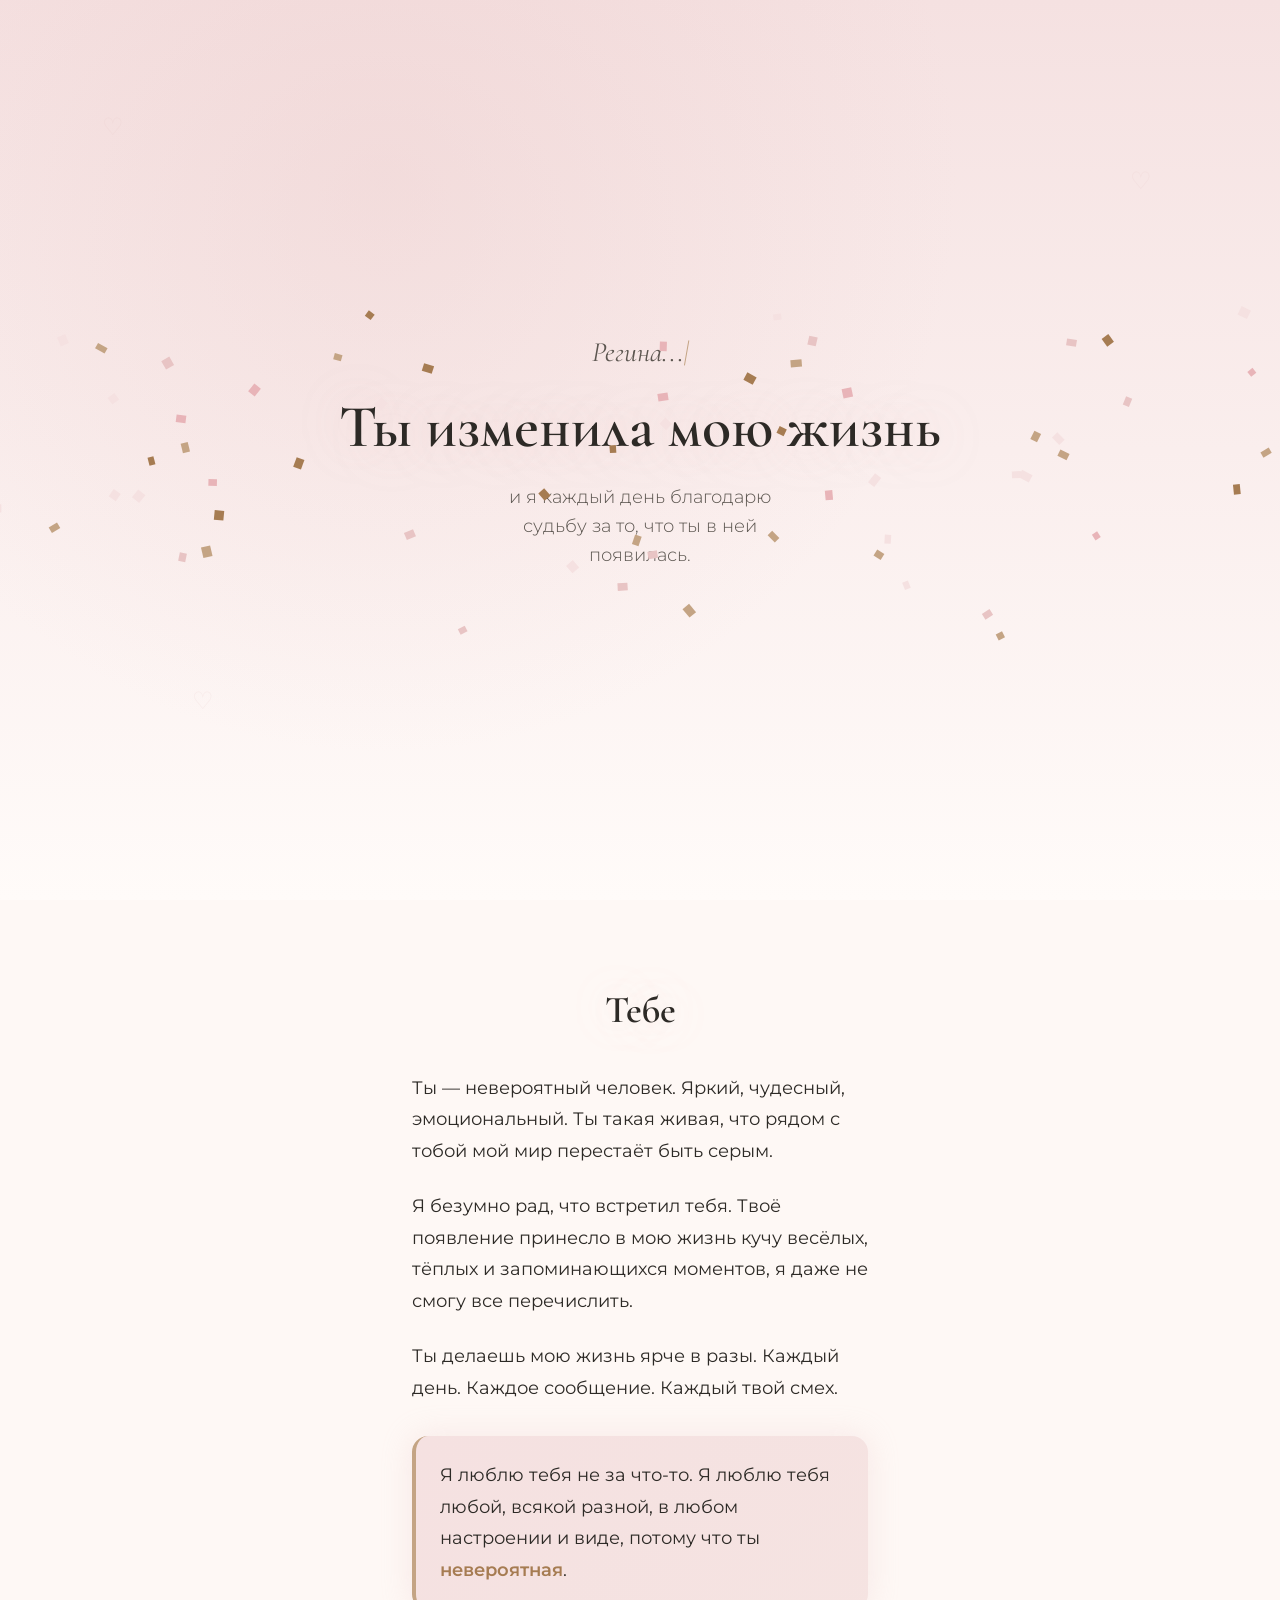
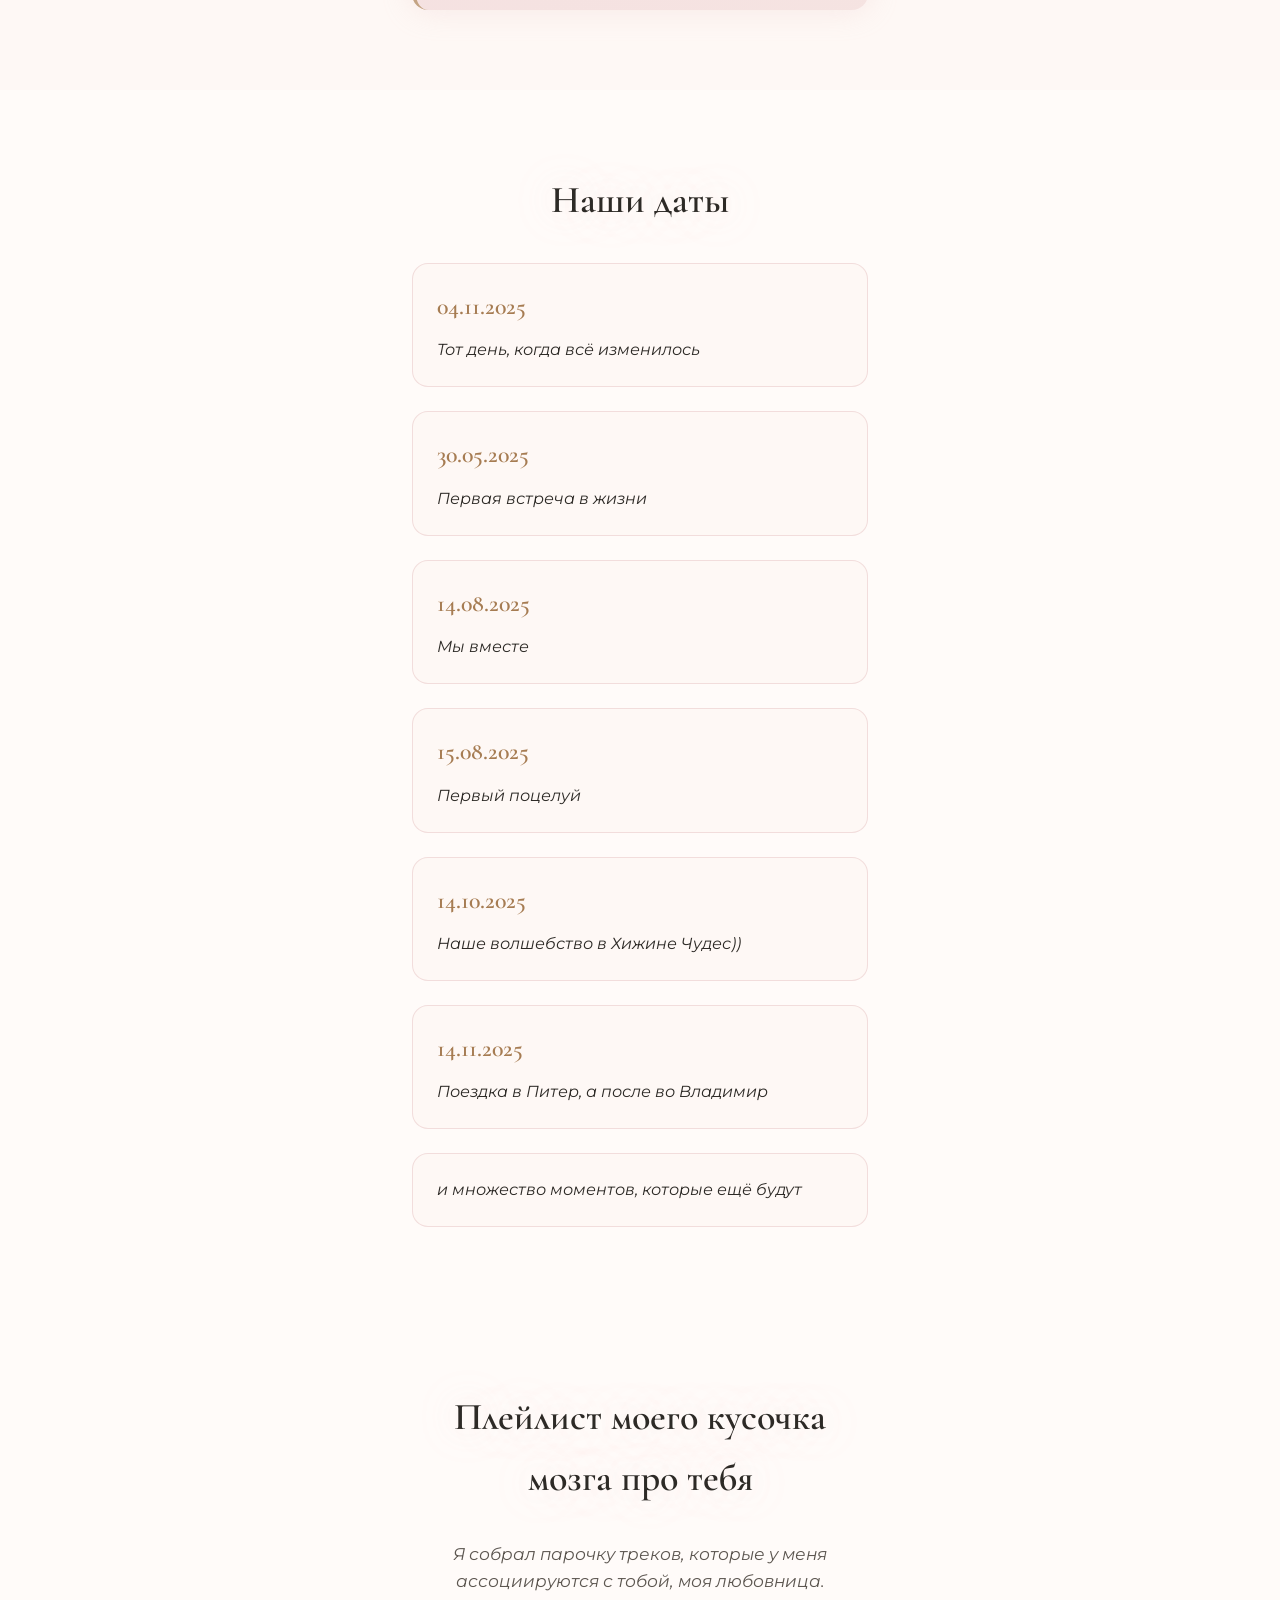
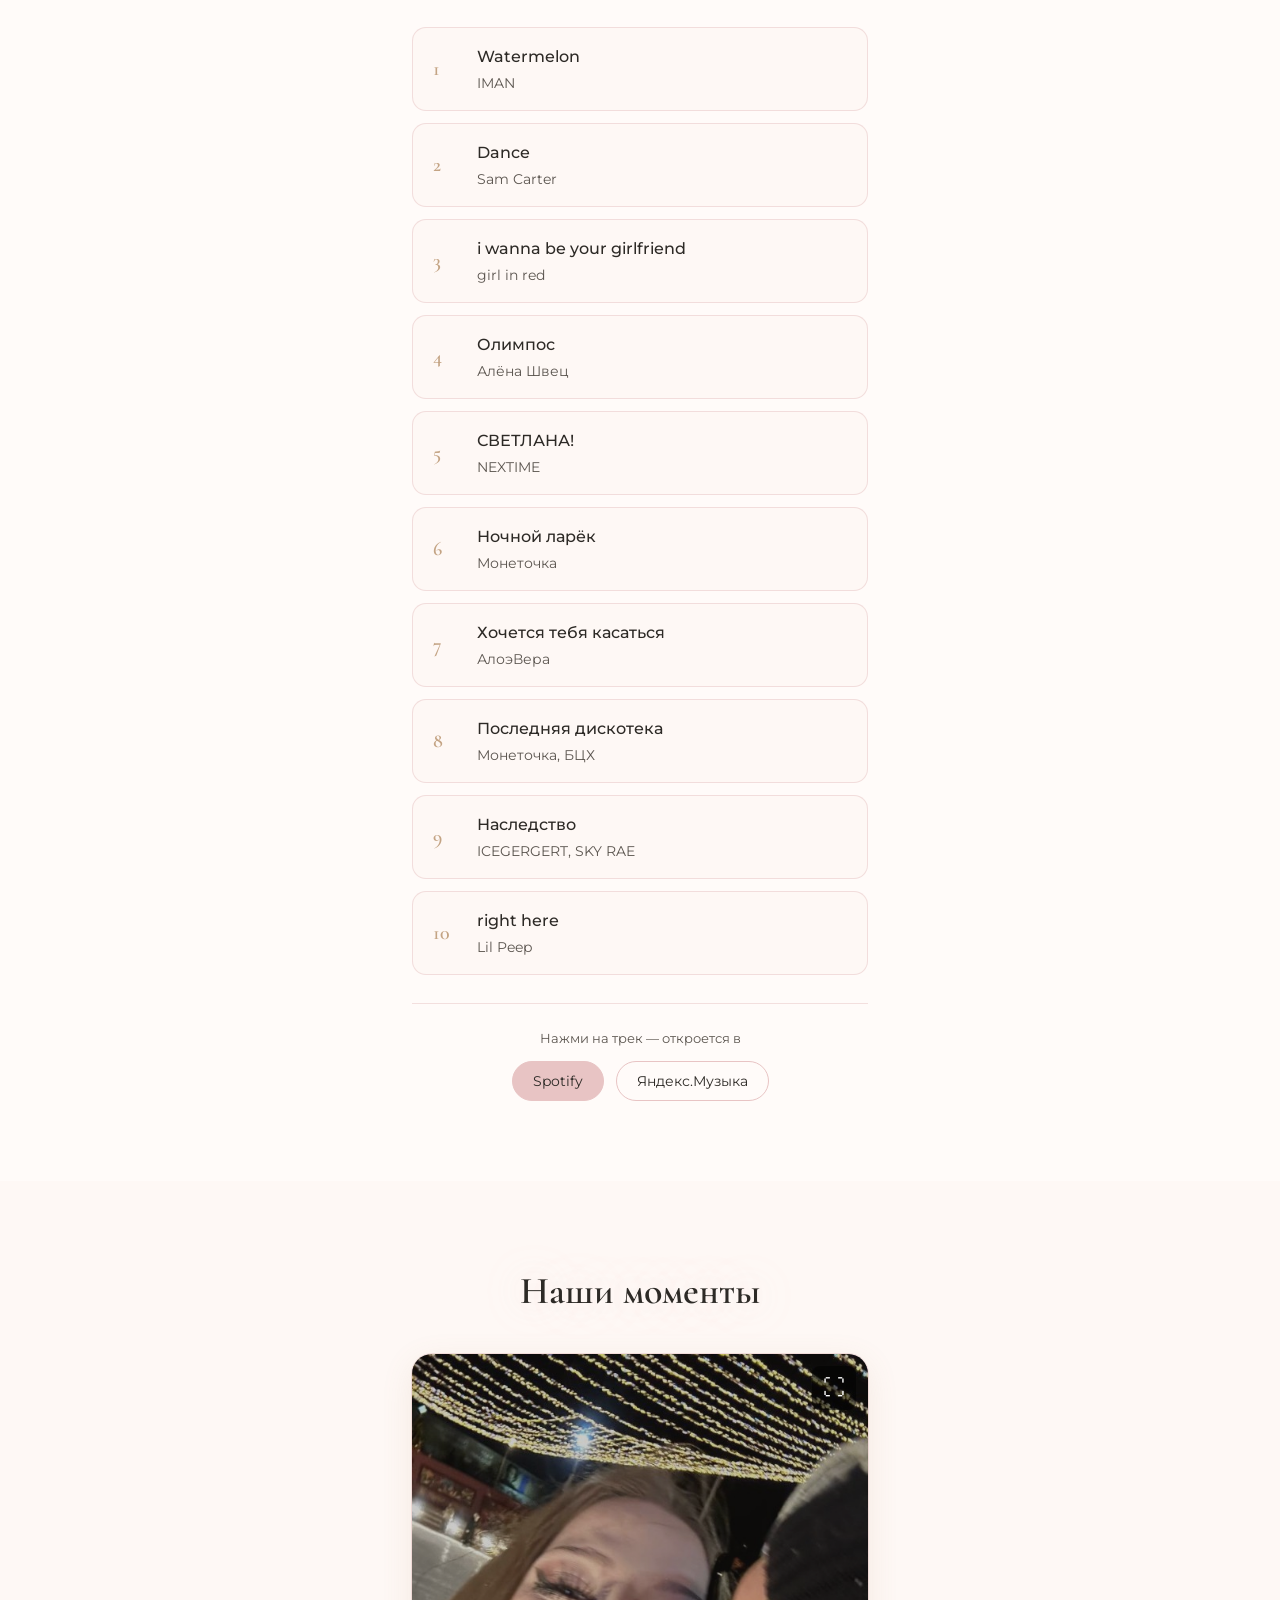
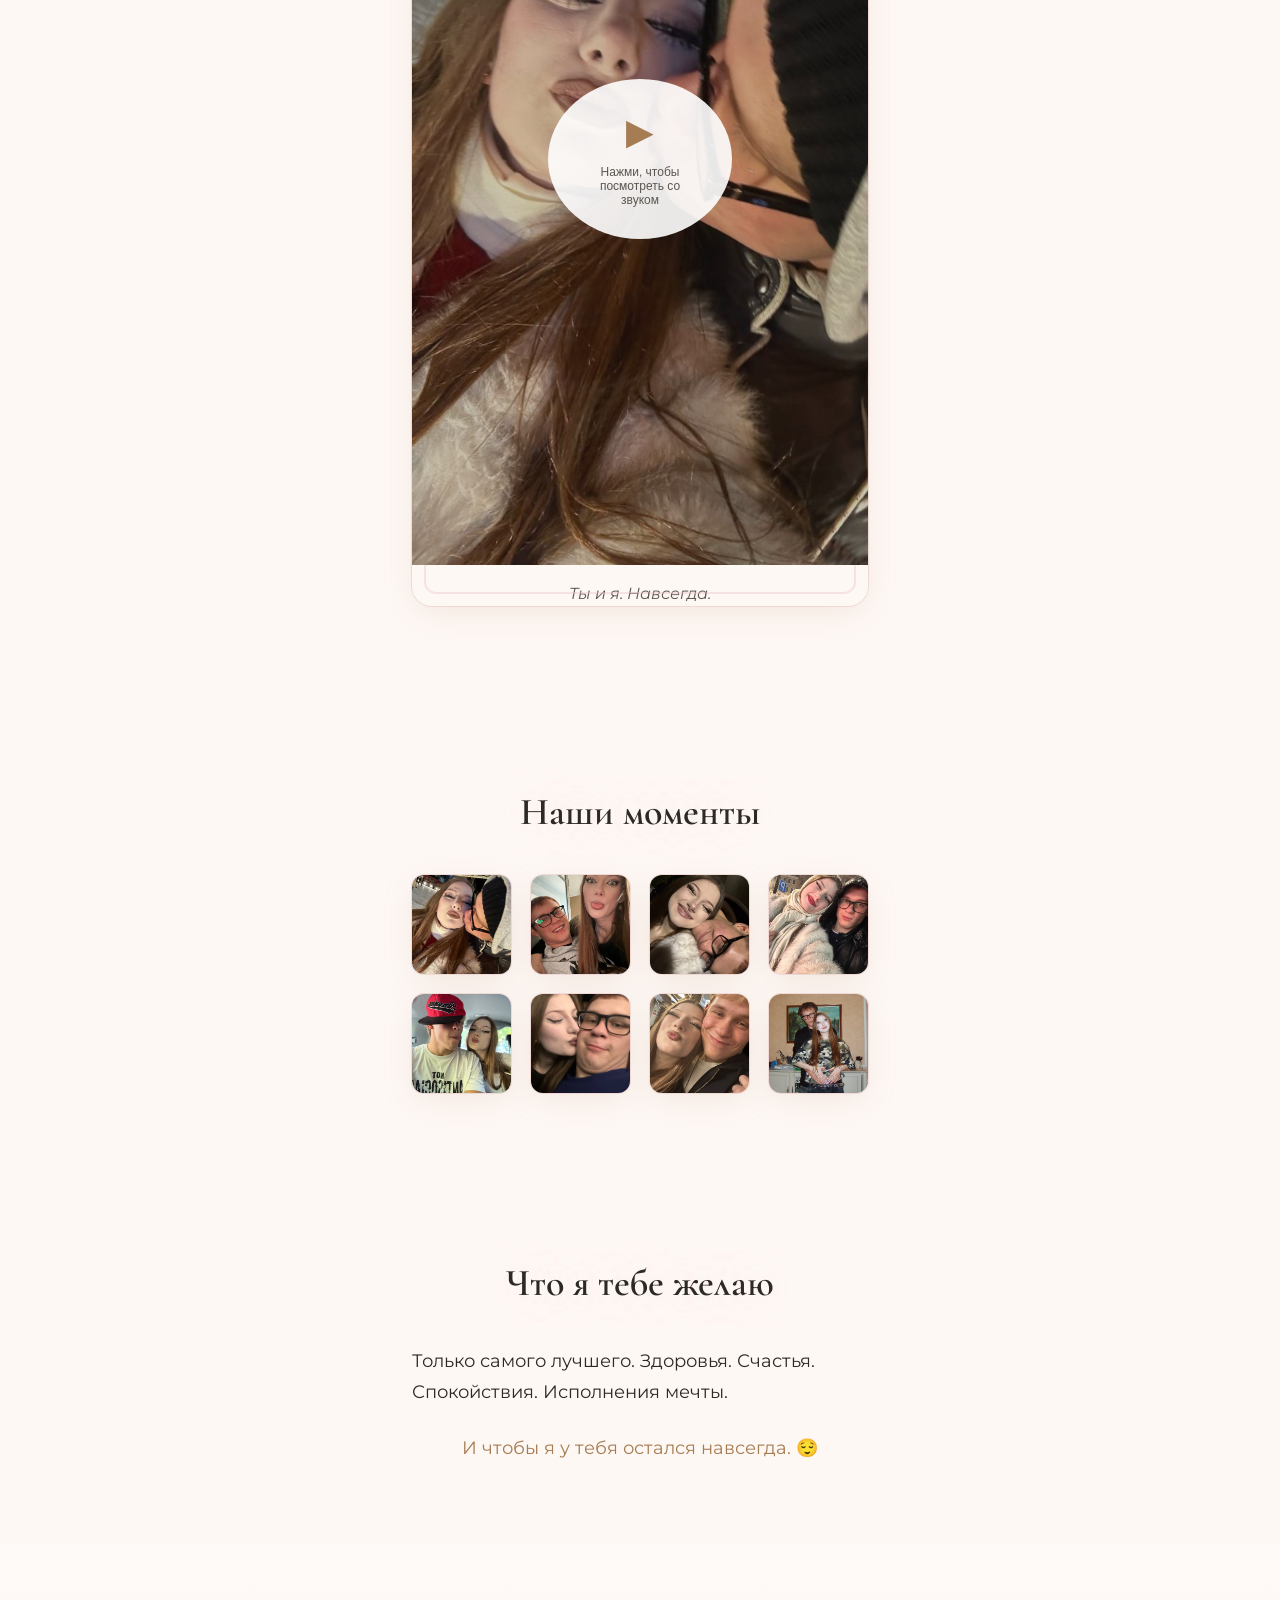
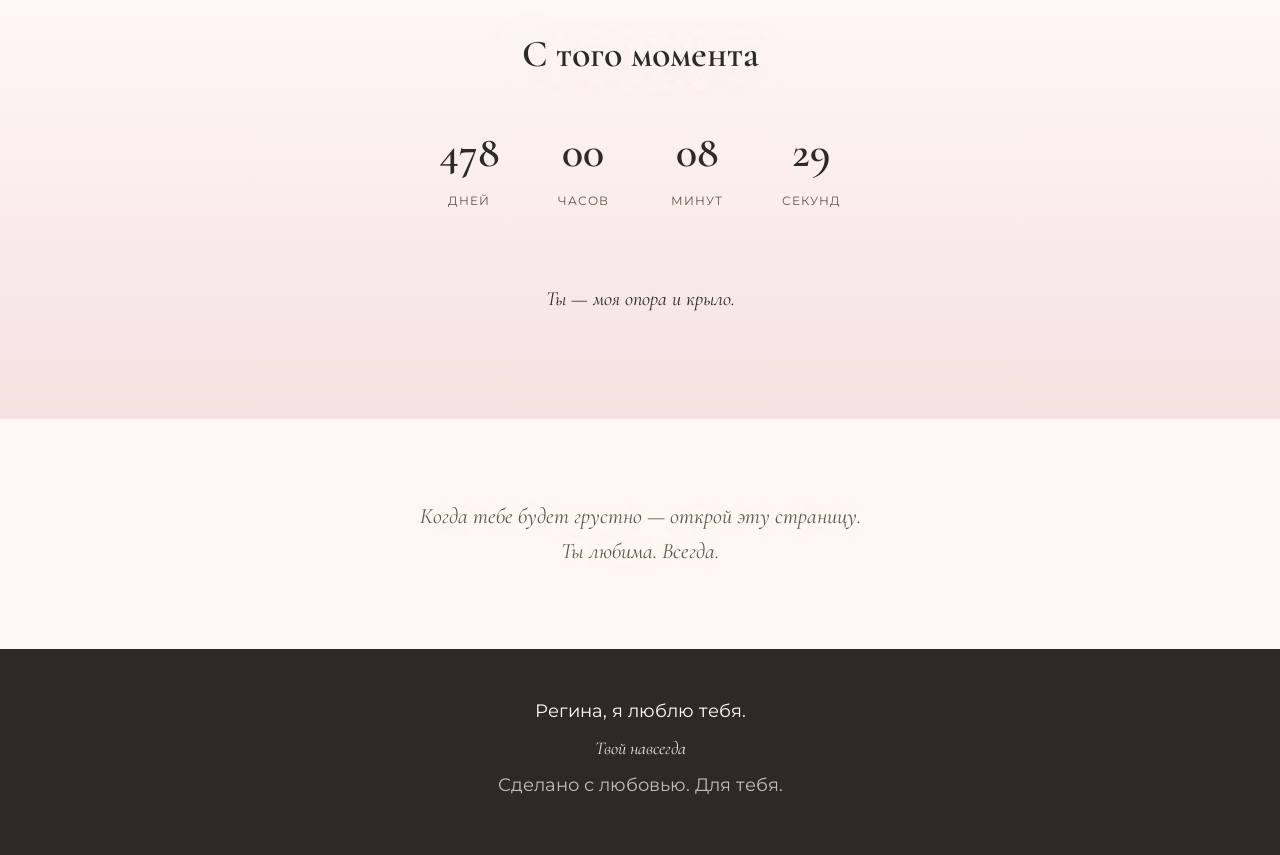
==== regina/index.html @ e0a42522 "Add files via upload" ====
<!DOCTYPE html>
<html lang="ru">
<head>
  <meta charset="UTF-8">
  <meta name="viewport" content="width=device-width, initial-scale=1.0">
  <title>Регина — для тебя</title>
  <link rel="stylesheet" href="styles.css">
  <link rel="preconnect" href="https://fonts.googleapis.com">
  <link rel="preconnect" href="https://fonts.gstatic.com" crossorigin>
  <link href="https://fonts.googleapis.com/css2?family=Cormorant+Garamond:ital,wght@0,400;0,600;1,400&family=Montserrat:wght@300;400;500;600&display=swap" rel="stylesheet">
</head>
<body>
  <main>
    <!-- Hero -->
    <section class="hero" id="hero">
      <div class="hero-stars" aria-hidden="true">
        <span class="star"></span><span class="star"></span><span class="star"></span>
        <span class="star"></span><span class="star"></span><span class="star"></span>
        <span class="star"></span><span class="star"></span><span class="star"></span>
      </div>
      <div class="hero-hearts" aria-hidden="true">
        <span class="heart-accent heart-1">♡</span>
        <span class="heart-accent heart-2">♡</span>
        <span class="heart-accent heart-3">♡</span>
      </div>
      <div class="hero-content">
        <p class="hero-greeting"><span id="typewriter"></span><span class="cursor">|</span></p>
        <h1 class="hero-title">Ты изменила мою жизнь</h1>
        <p class="hero-subtitle">и я каждый день благодарю судьбу за то, что ты в ней появилась.</p>
      </div>
    </section>

    <!-- Признание -->
    <section class="section confess" data-animate>
      <div class="container">
        <h2 class="section-title">Тебе</h2>
        <p class="text-block">
          Ты — невероятный человек. Яркий, чудесный, эмоциональный. Ты такая живая, что рядом с тобой мой мир перестаёт быть серым.
        </p>
        <p class="text-block">
          Я безумно рад, что встретил тебя. Твоё появление принесло в мою жизнь кучу весёлых, тёплых и запоминающихся моментов, я даже не смогу все перечислить.
        </p>
        <p class="text-block">
          Ты делаешь мою жизнь ярче в разы. Каждый день. Каждое сообщение. Каждый твой смех.
        </p>
        <p class="text-block love-anyway">
          Я люблю тебя не за что-то. Я люблю тебя любой, всякой разной, в любом настроении и виде, потому что ты <span id="rotatingCompliment" class="rotating-word"></span>.
        </p>
      </div>
    </section>

    <!-- Наши даты -->
    <section class="section dates-section" data-animate>
      <div class="container">
        <h2 class="section-title">Наши даты</h2>
        <div class="dates-list">
          <div class="date-item">
            <span class="date-value">04.11.2025</span>
            <p class="date-phrase">Тот день, когда всё изменилось</p>
          </div>
          <div class="date-item">
            <span class="date-value">30.05.2025</span>
            <p class="date-phrase">Первая встреча в жизни</p>
          </div>
          <div class="date-item">
            <span class="date-value">14.08.2025</span>
            <p class="date-phrase">Мы вместе</p>
          </div>
          <div class="date-item">
            <span class="date-value">15.08.2025</span>
            <p class="date-phrase">Первый поцелуй</p>
          </div>
          <div class="date-item">
            <span class="date-value">14.10.2025</span>
            <p class="date-phrase">Наше волшебство в Хижине Чудес))</p>
          </div>
          <div class="date-item">
            <span class="date-value">14.11.2025</span>
            <p class="date-phrase">Поездка в Питер, а после во Владимир</p>
          </div>
          <div class="date-item date-item-more">
            <p class="date-phrase">и множество моментов, которые ещё будут</p>
          </div>
        </div>
      </div>
    </section>

    <!-- Плейлист -->
    <section class="section playlist-section" data-animate>
      <div class="container">
        <h2 class="section-title">Плейлист моего кусочка мозга про тебя</h2>
        <p class="playlist-intro">Я собрал парочку треков, которые у меня ассоциируются с тобой, моя любовница.</p>
        <div class="playlist">
          <a href="#" class="track-item" data-track="Watermelon IMAN">
            <span class="track-num">1</span>
            <div class="track-info">
              <span class="track-title">Watermelon</span>
              <span class="track-artist">IMAN</span>
            </div>
          </a>
          <a href="#" class="track-item" data-track="Dance Sam Carter">
            <span class="track-num">2</span>
            <div class="track-info">
              <span class="track-title">Dance</span>
              <span class="track-artist">Sam Carter</span>
            </div>
          </a>
          <a href="#" class="track-item" data-track="i wanna be your girlfriend girl in red">
            <span class="track-num">3</span>
            <div class="track-info">
              <span class="track-title">i wanna be your girlfriend</span>
              <span class="track-artist">girl in red</span>
            </div>
          </a>
          <a href="#" class="track-item" data-track="Олимпос Алёна Швец">
            <span class="track-num">4</span>
            <div class="track-info">
              <span class="track-title">Олимпос</span>
              <span class="track-artist">Алёна Швец</span>
            </div>
          </a>
          <a href="#" class="track-item" data-track="СВЕТЛАНА NEXTIME">
            <span class="track-num">5</span>
            <div class="track-info">
              <span class="track-title">СВЕТЛАНА!</span>
              <span class="track-artist">NEXTIME</span>
            </div>
          </a>
          <a href="#" class="track-item" data-track="Ночной ларёк Монеточка">
            <span class="track-num">6</span>
            <div class="track-info">
              <span class="track-title">Ночной ларёк</span>
              <span class="track-artist">Монеточка</span>
            </div>
          </a>
          <a href="#" class="track-item" data-track="Хочется тебя касаться АлоэВера">
            <span class="track-num">7</span>
            <div class="track-info">
              <span class="track-title">Хочется тебя касаться</span>
              <span class="track-artist">АлоэВера</span>
            </div>
          </a>
          <a href="#" class="track-item" data-track="Последняя дискотека Монеточка БЦХ">
            <span class="track-num">8</span>
            <div class="track-info">
              <span class="track-title">Последняя дискотека</span>
              <span class="track-artist">Монеточка, БЦХ</span>
            </div>
          </a>
          <a href="#" class="track-item" data-track="Наследство ICEGERGERT SKY RAE">
            <span class="track-num">9</span>
            <div class="track-info">
              <span class="track-title">Наследство</span>
              <span class="track-artist">ICEGERGERT, SKY RAE</span>
            </div>
          </a>
          <a href="#" class="track-item" data-track="right here Lil Peep">
            <span class="track-num">10</span>
            <div class="track-info">
              <span class="track-title">right here</span>
              <span class="track-artist">Lil Peep</span>
            </div>
          </a>
        </div>
        <div class="playlist-actions">
          <span class="playlist-hint">Нажми на трек — откроется в</span>
          <div class="playlist-buttons">
            <button type="button" class="music-btn active" data-service="spotify">Spotify</button>
            <button type="button" class="music-btn" data-service="yandex">Яндекс.Музыка</button>
          </div>
        </div>
      </div>
    </section>

    <!-- Акцентное видео -->
    <section class="section video-accent" data-animate>
      <div class="container">
        <h2 class="section-title">Наши моменты</h2>
        <div class="media-frame media-frame-accent">
          <div class="video-wrap" data-video>
            <video class="media-video" muted playsinline preload="auto" loop poster="assets/images/img1.png"
              src="assets/videos/IMG_9808.MOV">
              <source src="assets/videos/IMG_9808.MOV" type="video/quicktime">
              <source src="assets/videos/IMG_9808.mp4" type="video/mp4">
            </video>
            <div class="video-overlay">
              <button class="video-fullscreen-btn" type="button" aria-label="На весь экран" title="На весь экран">
                <span class="fullscreen-icon" aria-hidden="true">⛶</span>
              </button>
              <button class="video-play-btn" type="button" aria-label="Смотреть со звуком">
                <span class="play-icon">▶</span>
                <span class="play-text">Нажми, чтобы посмотреть со звуком</span>
              </button>
            </div>
            <p class="video-error-msg" aria-live="polite"></p>
          </div>
          <p class="media-caption">Ты и я. Навсегда.</p>
        </div>
      </div>
    </section>

    <!-- Наши моменты -->
    <section class="section gallery-section" data-animate>
      <div class="container">
        <h2 class="section-title">Наши моменты</h2>
        <div class="gallery-grid">
          <div class="media-frame"><img src="assets/images/img1.png" alt="Мы" loading="lazy"></div>
          <div class="media-frame"><img src="assets/images/img2.png" alt="Мы" loading="lazy"></div>
          <div class="media-frame"><img src="assets/images/img4.png" alt="Мы" loading="lazy"></div>
          <div class="media-frame"><img src="assets/images/img5.png" alt="Мы" loading="lazy"></div>
          <div class="media-frame"><img src="assets/images/c__Users_PC_AppData_Roaming_Cursor_User_workspaceStorage_09e432bc7e43d98e8c8b71d874edd8ca_images_image-e788ba50-3134-4a1d-bba8-d6312b49bec7.png" alt="Мы" loading="lazy"></div>
          <div class="media-frame"><img src="assets/images/c__Users_PC_AppData_Roaming_Cursor_User_workspaceStorage_09e432bc7e43d98e8c8b71d874edd8ca_images_image-f93d1cc3-67b8-4f96-9a23-1e9453f16a3f.png" alt="Мы" loading="lazy"></div>
          <div class="media-frame"><img src="assets/images/c__Users_PC_AppData_Roaming_Cursor_User_workspaceStorage_09e432bc7e43d98e8c8b71d874edd8ca_images_image-fee7063a-2b89-4987-843b-7cf637b7111b.png" alt="Мы" loading="lazy"></div>
          <div class="media-frame"><img src="assets/images/img8.png" alt="Мы" loading="lazy"></div>
        </div>
      </div>
    </section>

    <!-- Пожелания -->
    <section class="section wishes" data-animate>
      <div class="container">
        <h2 class="section-title">Что я тебе желаю</h2>
        <p class="text-block">
          Только самого лучшего. Здоровья. Счастья. Спокойствия. Исполнения мечты.
        </p>
        <p class="text-block wish-meme">
          И чтобы я у тебя остался навсегда. 😌
        </p>
      </div>
    </section>

    <!-- Таймер и фразы -->
    <section class="section timer-section" data-animate>
      <div class="container">
        <h2 class="section-title">С того момента</h2>
        
        <div class="timer">
          <div class="timer-block">
            <span class="timer-value" id="days">000</span>
            <span class="timer-label">дней</span>
          </div>
          <div class="timer-block">
            <span class="timer-value" id="hours">00</span>
            <span class="timer-label">часов</span>
          </div>
          <div class="timer-block">
            <span class="timer-value" id="minutes">00</span>
            <span class="timer-label">минут</span>
          </div>
          <div class="timer-block">
            <span class="timer-value" id="seconds">00</span>
            <span class="timer-label">секунд</span>
          </div>
        </div>

        <div class="love-phrase-wrap">
          <p class="love-phrase" id="lovePhrase"></p>
        </div>
      </div>
    </section>

    <!-- Напоминание -->
    <section class="section reminder" data-animate>
      <div class="container">
        <p class="reminder-text">Когда тебе будет грустно — открой эту страницу. Ты любима. Всегда.</p>
      </div>
    </section>

    <!-- Финал -->
    <footer class="footer">
      <p>Регина, я люблю тебя.</p>
      <p class="footer-signature">Твой навсегда</p>
      <p class="footer-small">Сделано с любовью. Для тебя.</p>
    </footer>
  </main>

  <!-- Контейнер для летающих сердечек при тапе -->
  <div id="heartsContainer" aria-hidden="true"></div>

  <!-- Сезонные эффекты (снег / лепестки / листья) -->
  <div id="seasonalEffects" aria-hidden="true"></div>

  <!-- Конфетти при первом открытии -->
  <canvas id="confettiCanvas" aria-hidden="true"></canvas>

  <!-- Секретное послание (двойной тап или долгое нажатие) -->
  <div class="secret-overlay" id="secretOverlay" aria-hidden="true">
    <div class="secret-content">
      <p class="secret-text">Ты — мой самый главный человек. Я всегда буду рядом, даже если между нами километры. Люблю тебя. ❤️</p>
      <button class="secret-close" id="secretClose">Закрыть</button>
    </div>
  </div>

  <script src="script.js"></script>
</body>
</html>
---- regina/styles.css ----
/* ============================================
   Регина — сайт-признание
   Mobile-first, тёплый, нежный
   ============================================ */

:root {
  /* Тёплая палитра — крем, пудра, тёплый розовый */
  --bg: #fffbf9;
  --bg-section: #fef8f5;
  --text: #2d2a26;
  --text-soft: #5c5650;
  --accent: #c4a484;
  --accent-deep: #a67c52;
  --rose: #e8c4c4;
  --rose-soft: #f5e1e1;
  --shadow: rgba(166, 124, 82, 0.15);
  --transition: 0.5s cubic-bezier(0.4, 0, 0.2, 1);
}

* {
  margin: 0;
  padding: 0;
  box-sizing: border-box;
}

html {
  scroll-behavior: smooth;
}

body {
  font-family: 'Montserrat', sans-serif;
  font-weight: 400;
  font-size: 18px;
  line-height: 1.6;
  color: var(--text);
  background: var(--bg);
  overflow-x: hidden;
  -webkit-font-smoothing: antialiased;
}

/* Контейнер — удобные отступы для мобилы */
.container {
  width: 100%;
  max-width: 520px;
  margin: 0 auto;
  padding: 0 24px;
}

/* ============================================
   Hero
   ============================================ */
.hero {
  min-height: 100vh;
  min-height: 100dvh;
  display: flex;
  align-items: center;
  justify-content: center;
  padding: 32px 24px;
  background: linear-gradient(180deg, var(--rose-soft) 0%, var(--bg) 100%);
  position: relative;
  overflow: hidden;
}

.hero::before {
  content: '';
  position: absolute;
  top: 0;
  left: 0;
  right: 0;
  bottom: 0;
  background: radial-gradient(circle at 30% 20%, rgba(232, 196, 196, 0.3) 0%, transparent 50%);
  pointer-events: none;
}

/* Мерцающие звёзды */
.hero-stars {
  position: absolute;
  inset: 0;
  overflow: hidden;
  pointer-events: none;
}

.hero-stars .star {
  position: absolute;
  width: 2px;
  height: 2px;
  background: var(--rose);
  border-radius: 50%;
  opacity: 0;
  animation: twinkle 3s ease-in-out infinite;
}

.hero-stars .star:nth-child(1) { top: 15%; left: 10%; animation-delay: 0s; }
.hero-stars .star:nth-child(2) { top: 25%; right: 15%; animation-delay: 0.5s; }
.hero-stars .star:nth-child(3) { top: 40%; left: 5%; animation-delay: 1s; }
.hero-stars .star:nth-child(4) { top: 60%; right: 8%; animation-delay: 1.5s; }
.hero-stars .star:nth-child(5) { top: 75%; left: 20%; animation-delay: 2s; }
.hero-stars .star:nth-child(6) { top: 85%; right: 25%; animation-delay: 0.3s; }
.hero-stars .star:nth-child(7) { top: 35%; right: 30%; animation-delay: 2.5s; }
.hero-stars .star:nth-child(8) { top: 55%; left: 35%; animation-delay: 0.8s; }
.hero-stars .star:nth-child(9) { top: 20%; left: 80%; animation-delay: 1.2s; }

@keyframes twinkle {
  0%, 100% { opacity: 0; transform: scale(0.5); }
  50% { opacity: 0.6; transform: scale(1); }
}

/* Лёгкие сердечки в углах Hero */
.hero-hearts {
  position: absolute;
  inset: 0;
  pointer-events: none;
}

.heart-accent {
  position: absolute;
  font-size: 24px;
  color: var(--rose);
  opacity: 0.2;
  animation: heartFloat 4s ease-in-out infinite;
}

.heart-1 { top: 12%; left: 8%; animation-delay: 0s; }
.heart-2 { top: 18%; right: 10%; animation-delay: 1.3s; }
.heart-3 { bottom: 20%; left: 15%; animation-delay: 2.6s; }

@keyframes heartFloat {
  0%, 100% { opacity: 0.15; transform: translateY(0) scale(0.9); }
  50% { opacity: 0.35; transform: translateY(-8px) scale(1.1); }
}


.hero-content {
  text-align: center;
  position: relative;
  z-index: 1;
}

.hero-greeting {
  font-family: 'Cormorant Garamond', serif;
  font-size: 28px;
  font-weight: 400;
  font-style: italic;
  color: var(--text-soft);
  margin-bottom: 16px;
  min-height: 1.4em;
}

.hero-greeting .cursor {
  animation: blink 1s step-end infinite;
  color: var(--accent);
  transition: opacity 0.3s ease;
}

@keyframes blink {
  50% { opacity: 0; }
}

.hero-title {
  font-family: 'Cormorant Garamond', serif;
  font-size: 42px;
  font-weight: 600;
  color: var(--text);
  line-height: 1.2;
  margin-bottom: 20px;
  opacity: 0;
  animation: fadeInUp 1s ease forwards 1.2s;
  text-shadow: 0 0 50px rgba(232, 196, 196, 0.35);
}

.hero-subtitle {
  font-size: 18px;
  font-weight: 300;
  color: var(--text-soft);
  max-width: 320px;
  margin: 0 auto;
  opacity: 0;
  animation: fadeInUp 1s ease forwards 1.6s;
}

@keyframes fadeInUp {
  from {
    opacity: 0;
    transform: translateY(24px);
  }
  to {
    opacity: 1;
    transform: translateY(0);
  }
}

/* ============================================
   Секции
   ============================================ */
.section {
  padding: 64px 0;
  opacity: 0;
  transform: translateY(32px);
  transition: opacity 0.9s var(--transition), transform 0.9s var(--transition);
}

.section.visible {
  opacity: 1;
  transform: translateY(0);
}

.section.visible-up {
  opacity: 0;
  transform: translateY(-24px);
}

/* Чередование фона секций + плавные переходы */
.confess, .wishes, .reminder {
  background: var(--bg-section);
}

.dates-section, .playlist-section, .video-section {
  background: var(--bg);
}

.section {
  background-blend-mode: normal;
}

.section-title {
  font-family: 'Cormorant Garamond', serif;
  font-size: 32px;
  font-weight: 600;
  color: var(--text);
  margin-bottom: 32px;
  text-align: center;
  text-shadow: 0 0 40px rgba(232, 196, 196, 0.4);
}

.text-block {
  margin-bottom: 24px;
  font-size: 17px;
  font-weight: 400;
  color: var(--text);
  line-height: 1.75;
}

.text-block:last-child {
  margin-bottom: 0;
}

.text-block.highlight {
  color: var(--accent-deep);
  font-weight: 500;
  padding: 20px;
  background: var(--rose-soft);
  border-radius: 12px;
  border-left: 4px solid var(--accent);
  box-shadow: 0 0 30px rgba(232, 196, 196, 0.3);
}

/* Я люблю тебя любой */
.love-anyway {
  margin-top: 32px;
  padding: 24px;
  background: linear-gradient(135deg, var(--rose-soft) 0%, rgba(232, 196, 196, 0.4) 100%);
  border-radius: 16px;
  border-left: 4px solid var(--accent);
  box-shadow: 0 0 30px rgba(232, 196, 196, 0.3);
}

.rotating-word {
  font-weight: 600;
  color: var(--accent-deep);
  transition: opacity 0.3s ease;
}

.rotating-word.fade-out {
  opacity: 0;
}

/* Наши даты */
.dates-list {
  display: flex;
  flex-direction: column;
  gap: 24px;
}

.date-item {
  padding: 24px;
  background: var(--bg-section);
  border-radius: 16px;
  border: 1px solid rgba(232, 196, 196, 0.5);
  transition: transform 0.3s ease, box-shadow 0.3s ease;
}

.date-item:hover {
  transform: translateY(-2px);
  box-shadow: 0 8px 32px var(--shadow);
}

.date-value {
  display: block;
  font-family: 'Cormorant Garamond', serif;
  font-size: 24px;
  font-weight: 600;
  color: var(--accent-deep);
  margin-bottom: 4px;
}

.date-phrase {
  margin-top: 12px;
  font-size: 16px;
  font-style: italic;
  color: var(--text);
  line-height: 1.5;
}

.date-item-more .date-value {
  display: none;
}

.date-item-more .date-phrase {
  margin-top: 0;
}

/* Расстояние */
.distance-text {
  font-size: 18px;
  text-align: center;
  font-style: italic;
}

/* Плейлист */
.playlist-intro {
  font-size: 17px;
  color: var(--text-soft);
  text-align: center;
  margin-bottom: 32px;
  font-style: italic;
}

.playlist {
  display: flex;
  flex-direction: column;
  gap: 12px;
}

.track-item {
  display: flex;
  align-items: center;
  gap: 16px;
  padding: 16px 20px;
  background: var(--bg-section);
  border-radius: 14px;
  border: 1px solid rgba(232, 196, 196, 0.5);
  text-decoration: none;
  color: inherit;
  transition: transform 0.2s ease, box-shadow 0.2s ease;
}

.track-item:hover {
  transform: translateX(4px);
  box-shadow: 0 4px 20px var(--shadow);
}

.track-num {
  font-family: 'Cormorant Garamond', serif;
  font-size: 20px;
  font-weight: 600;
  color: var(--accent);
  min-width: 28px;
}

.track-info {
  display: flex;
  flex-direction: column;
  gap: 2px;
  flex: 1;
  min-width: 0;
}

.track-title {
  font-size: 16px;
  font-weight: 500;
  color: var(--text);
}

.track-artist {
  font-size: 14px;
  color: var(--text-soft);
}

.playlist-actions {
  margin-top: 28px;
  padding-top: 24px;
  border-top: 1px solid rgba(232, 196, 196, 0.5);
  text-align: center;
}

.playlist-hint {
  display: block;
  font-size: 13px;
  color: var(--text-soft);
  margin-bottom: 12px;
}

.playlist-buttons {
  display: flex;
  gap: 12px;
  justify-content: center;
  flex-wrap: wrap;
}

.music-btn {
  font-family: 'Montserrat', sans-serif;
  font-size: 14px;
  padding: 10px 20px;
  border-radius: 20px;
  border: 1px solid var(--rose);
  background: var(--bg);
  color: var(--text);
  cursor: pointer;
  transition: all 0.2s ease;
}

.music-btn:hover {
  background: var(--rose-soft);
}

.music-btn.active {
  background: var(--rose);
  color: var(--text);
}

/* Медиа — фото и видео с рамками */
.media-frame {
  position: relative;
  border-radius: 20px;
  overflow: hidden;
  box-shadow: 
    0 0 0 1px rgba(232, 196, 196, 0.5),
    0 8px 32px rgba(166, 124, 82, 0.12),
    inset 0 1px 0 rgba(255, 255, 255, 0.5);
  background: var(--bg-section);
}

.media-frame::before {
  content: '';
  position: absolute;
  inset: 12px;
  border: 2px solid rgba(232, 196, 196, 0.4);
  border-radius: 12px;
  pointer-events: none;
  z-index: 0;
}

.media-frame .video-wrap,
.media-frame img {
  position: relative;
  z-index: 1;
}

.media-frame img {
  display: block;
  width: 100%;
  height: 100%;
  object-fit: cover;
  aspect-ratio: 4 / 5;
}

/* Акцентное видео */
.video-accent {
  background: var(--bg-section);
}

.media-frame-accent {
  max-width: 480px;
  margin: 0 auto 16px;
}

.media-frame-accent .media-video {
  aspect-ratio: 9 / 16;
  width: 100%;
  display: block;
  object-fit: cover;
}

.media-caption {
  text-align: center;
  font-size: 16px;
  font-style: italic;
  color: var(--text-soft);
  margin-top: 16px;
}

/* Видео-обёртка */
.video-wrap {
  position: relative;
  cursor: pointer;
}

.video-wrap video {
  display: block;
  width: 100%;
  vertical-align: middle;
  background: var(--bg-section);
}

.video-overlay {
  position: absolute;
  inset: 0;
  display: flex;
  flex-direction: column;
  align-items: center;
  justify-content: center;
  gap: 16px;
  background: rgba(45, 42, 38, 0.25);
  transition: opacity 0.4s ease, background 0.4s ease;
}

.video-fullscreen-btn {
  position: absolute;
  top: 12px;
  right: 12px;
  z-index: 2;
  width: 44px;
  height: 44px;
  padding: 0;
  display: flex;
  align-items: center;
  justify-content: center;
  background: rgba(0, 0, 0, 0.5);
  border: none;
  border-radius: 8px;
  cursor: pointer;
  color: #fff;
  font-size: 22px;
  transition: background 0.2s ease, transform 0.2s ease;
}

.video-fullscreen-btn:hover {
  background: rgba(0, 0, 0, 0.75);
  transform: scale(1.05);
}

.video-fullscreen-btn .fullscreen-icon {
  line-height: 1;
}

.video-wrap.video-fullscreen video {
  object-fit: contain;
}

.video-error-msg {
  position: absolute;
  bottom: 16px;
  left: 12px;
  right: 12px;
  font-size: 12px;
  text-align: center;
  color: #fff;
  background: rgba(0, 0, 0, 0.7);
  padding: 10px 12px;
  border-radius: 8px;
  max-height: 0;
  overflow: hidden;
  opacity: 0;
  transition: max-height 0.3s ease, opacity 0.3s ease;
}

.video-error-msg.visible {
  max-height: 120px;
  opacity: 1;
}

.video-wrap.playing .video-overlay {
  opacity: 0;
  pointer-events: none;
}

.video-play-btn {
  display: flex;
  flex-direction: column;
  align-items: center;
  gap: 12px;
  padding: 24px;
  background: rgba(255, 255, 255, 0.9);
  border: none;
  border-radius: 50%;
  cursor: pointer;
  transition: transform 0.2s ease, background 0.2s ease;
}

.video-play-btn:hover {
  background: rgba(255, 255, 255, 1);
  transform: scale(1.05);
}

.play-icon {
  font-size: 28px;
  color: var(--accent-deep);
}

.play-text {
  font-size: 11px;
  color: var(--text-soft);
  text-align: center;
  max-width: 80px;
}

.media-frame-accent .play-icon {
  font-size: 36px;
}

.media-frame-accent .play-text {
  font-size: 12px;
  max-width: 120px;
}

.media-frame-accent .video-play-btn {
  padding: 32px;
}

/* Галерея */
.gallery-section {
  background: var(--bg-section);
}

.gallery-grid {
  display: grid;
  grid-template-columns: repeat(2, 1fr);
  gap: 16px;
  max-width: 560px;
  margin: 0 auto;
}

.gallery-grid .media-frame {
  aspect-ratio: 1;
  overflow: hidden;
  border-radius: 12px;
}

.gallery-grid .media-frame img {
  width: 100%;
  height: 100%;
  object-fit: cover;
  display: block;
}

/* Второе видео */
.video-section {
  padding: 48px 0;
}

.media-frame-video {
  max-width: 360px;
  margin: 0 auto;
}

.media-frame-video .media-video {
  aspect-ratio: 9 / 16;
  width: 100%;
  display: block;
  object-fit: cover;
}

/* Пожелания */
.wish-meme {
  font-size: 18px;
  text-align: center;
  color: var(--accent-deep);
  margin-top: 24px;
}

/* Напоминание */
.reminder {
  padding: 48px 0;
}

.reminder-text {
  font-family: 'Cormorant Garamond', serif;
  font-size: 22px;
  font-style: italic;
  text-align: center;
  color: var(--text-soft);
  line-height: 1.6;
  text-shadow: 0 0 30px rgba(232, 196, 196, 0.3);
}

/* ============================================
   Таймер
   ============================================ */
.timer-section {
  background: linear-gradient(180deg, var(--bg) 0%, var(--rose-soft) 100%);
  padding: 80px 0 100px;
}

.timer {
  display: flex;
  justify-content: center;
  gap: 12px;
  flex-wrap: wrap;
  margin-bottom: 48px;
}

.timer-block {
  display: flex;
  flex-direction: column;
  align-items: center;
  min-width: 70px;
}

.timer-value {
  font-family: 'Cormorant Garamond', serif;
  font-size: 36px;
  font-weight: 600;
  color: var(--text);
  display: block;
  transition: opacity 0.3s ease, transform 0.2s ease;
}

.timer-label {
  font-size: 12px;
  color: var(--text-soft);
  text-transform: uppercase;
  letter-spacing: 1px;
  margin-top: 4px;
}

.love-phrase-wrap {
  min-height: 80px;
  display: flex;
  align-items: center;
  justify-content: center;
  padding: 0 16px;
}

.love-phrase {
  font-family: 'Cormorant Garamond', serif;
  font-size: 20px;
  font-style: italic;
  color: var(--text);
  text-align: center;
  line-height: 1.5;
  opacity: 1;
  transition: opacity 0.4s ease;
}

.love-phrase.fade {
  opacity: 0;
}

/* ============================================
   Футер
   ============================================ */
.footer {
  padding: 48px 24px;
  text-align: center;
  background: var(--text);
  color: var(--bg);
}

.footer p {
  font-size: 18px;
  margin-bottom: 8px;
}

.footer-signature {
  font-family: 'Cormorant Garamond', serif;
  font-size: 20px;
  font-style: italic;
  opacity: 0.9;
  margin: 4px 0 12px;
}

.footer-small {
  font-size: 13px;
  opacity: 0.7;
}

/* Летающие сердечки при тапе */
#heartsContainer {
  position: fixed;
  inset: 0;
  pointer-events: none;
  z-index: 9998;
}

.floating-heart {
  position: absolute;
  font-size: 28px;
  color: var(--rose);
  opacity: 0.9;
  animation: floatUp 1.5s ease-out forwards;
  pointer-events: none;
}

@keyframes floatUp {
  0% {
    opacity: 0.9;
    transform: translateY(0) scale(0.5);
  }
  100% {
    opacity: 0;
    transform: translateY(-80px) scale(1.2);
  }
}

/* Секретное послание */
.secret-overlay {
  position: fixed;
  inset: 0;
  background: rgba(45, 42, 38, 0.85);
  display: flex;
  align-items: center;
  justify-content: center;
  z-index: 10000;
  opacity: 0;
  visibility: hidden;
  transition: opacity 0.4s ease, visibility 0.4s ease;
  padding: 24px;
}

.secret-overlay.visible {
  opacity: 1;
  visibility: visible;
}

.secret-content {
  background: var(--bg);
  padding: 40px 32px;
  border-radius: 20px;
  max-width: 360px;
  text-align: center;
  transform: scale(0.9);
  transition: transform 0.4s ease;
}

.secret-overlay.visible .secret-content {
  transform: scale(1);
}

.secret-text {
  font-family: 'Cormorant Garamond', serif;
  font-size: 20px;
  line-height: 1.7;
  color: var(--text);
  margin-bottom: 24px;
}

.secret-close {
  font-family: 'Montserrat', sans-serif;
  font-size: 14px;
  padding: 12px 24px;
  background: var(--rose);
  border: none;
  border-radius: 12px;
  color: var(--text);
  cursor: pointer;
  transition: background 0.3s ease, transform 0.2s ease;
}

.secret-close:hover {
  background: var(--rose-soft);
}

.secret-close:active {
  transform: scale(0.98);
}

/* Сезонные эффекты */
#seasonalEffects {
  position: fixed;
  inset: 0;
  pointer-events: none;
  z-index: 1;
  overflow: hidden;
}

.season-particle {
  position: absolute;
  pointer-events: none;
  animation: fallDown linear forwards;
}

@keyframes fallDown {
  to {
    transform: translateY(120vh) rotate(360deg);
  }
}

/* Конфетти */
#confettiCanvas {
  position: fixed;
  top: 0;
  left: 0;
  width: 100%;
  height: 100%;
  pointer-events: none;
  z-index: 9999;
}

/* ============================================
   Адаптив — планшеты и десктоп
   ============================================ */
@media (min-width: 600px) {
  .container {
    padding: 0 32px;
  }

  .media-frame-accent {
    max-width: 420px;
  }

  .gallery-grid {
    grid-template-columns: repeat(3, 1fr);
    gap: 20px;
    max-width: 640px;
  }

  .media-frame-video {
    max-width: 340px;
  }

  .hero-title {
    font-size: 52px;
  }

  .section-title {
    font-size: 38px;
  }

  .text-block {
    font-size: 18px;
  }

  .timer {
    gap: 24px;
  }

  .timer-value {
    font-size: 44px;
  }

  .timer-block {
    min-width: 90px;
  }
}

@media (min-width: 900px) {
  .hero-title {
    font-size: 60px;
  }

  .section {
    padding: 80px 0;
  }

  .media-frame-accent {
    max-width: 480px;
  }

  .gallery-grid {
    grid-template-columns: repeat(4, 1fr);
    gap: 20px;
    max-width: 720px;
  }
}
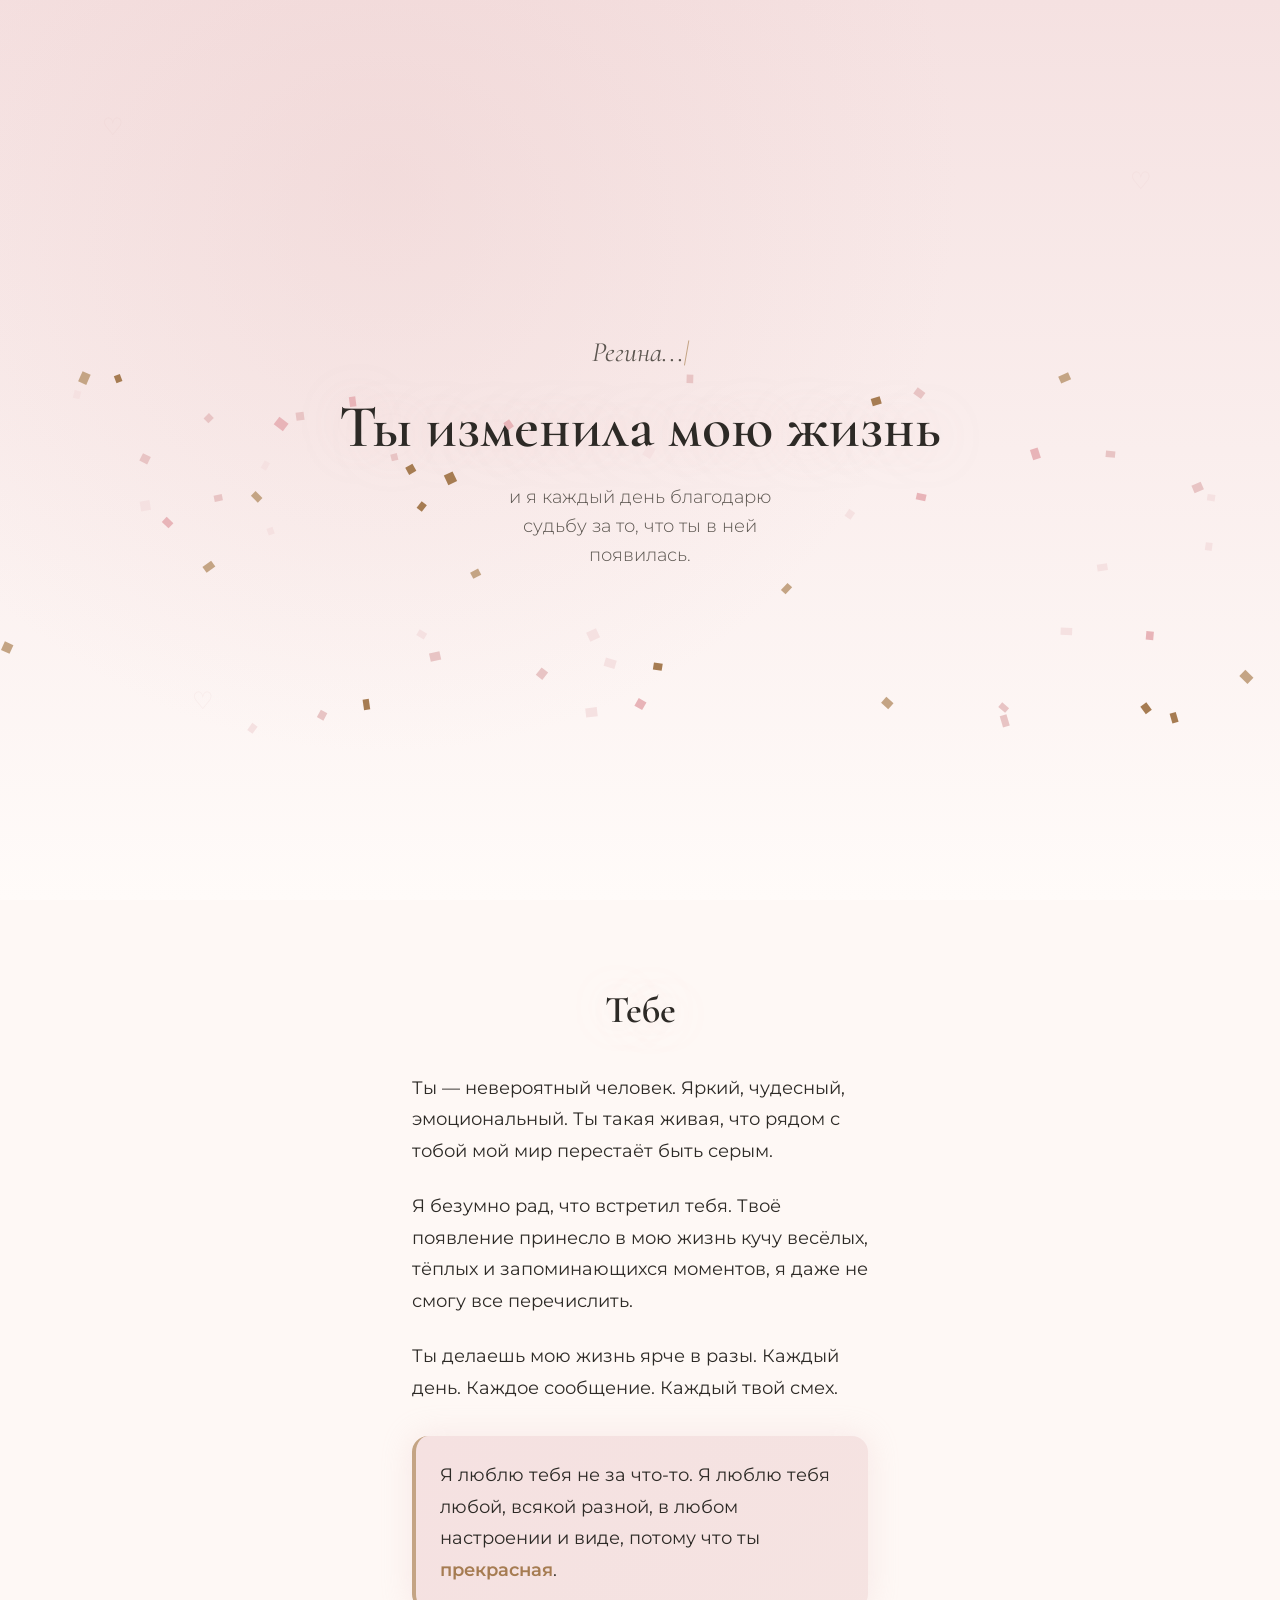
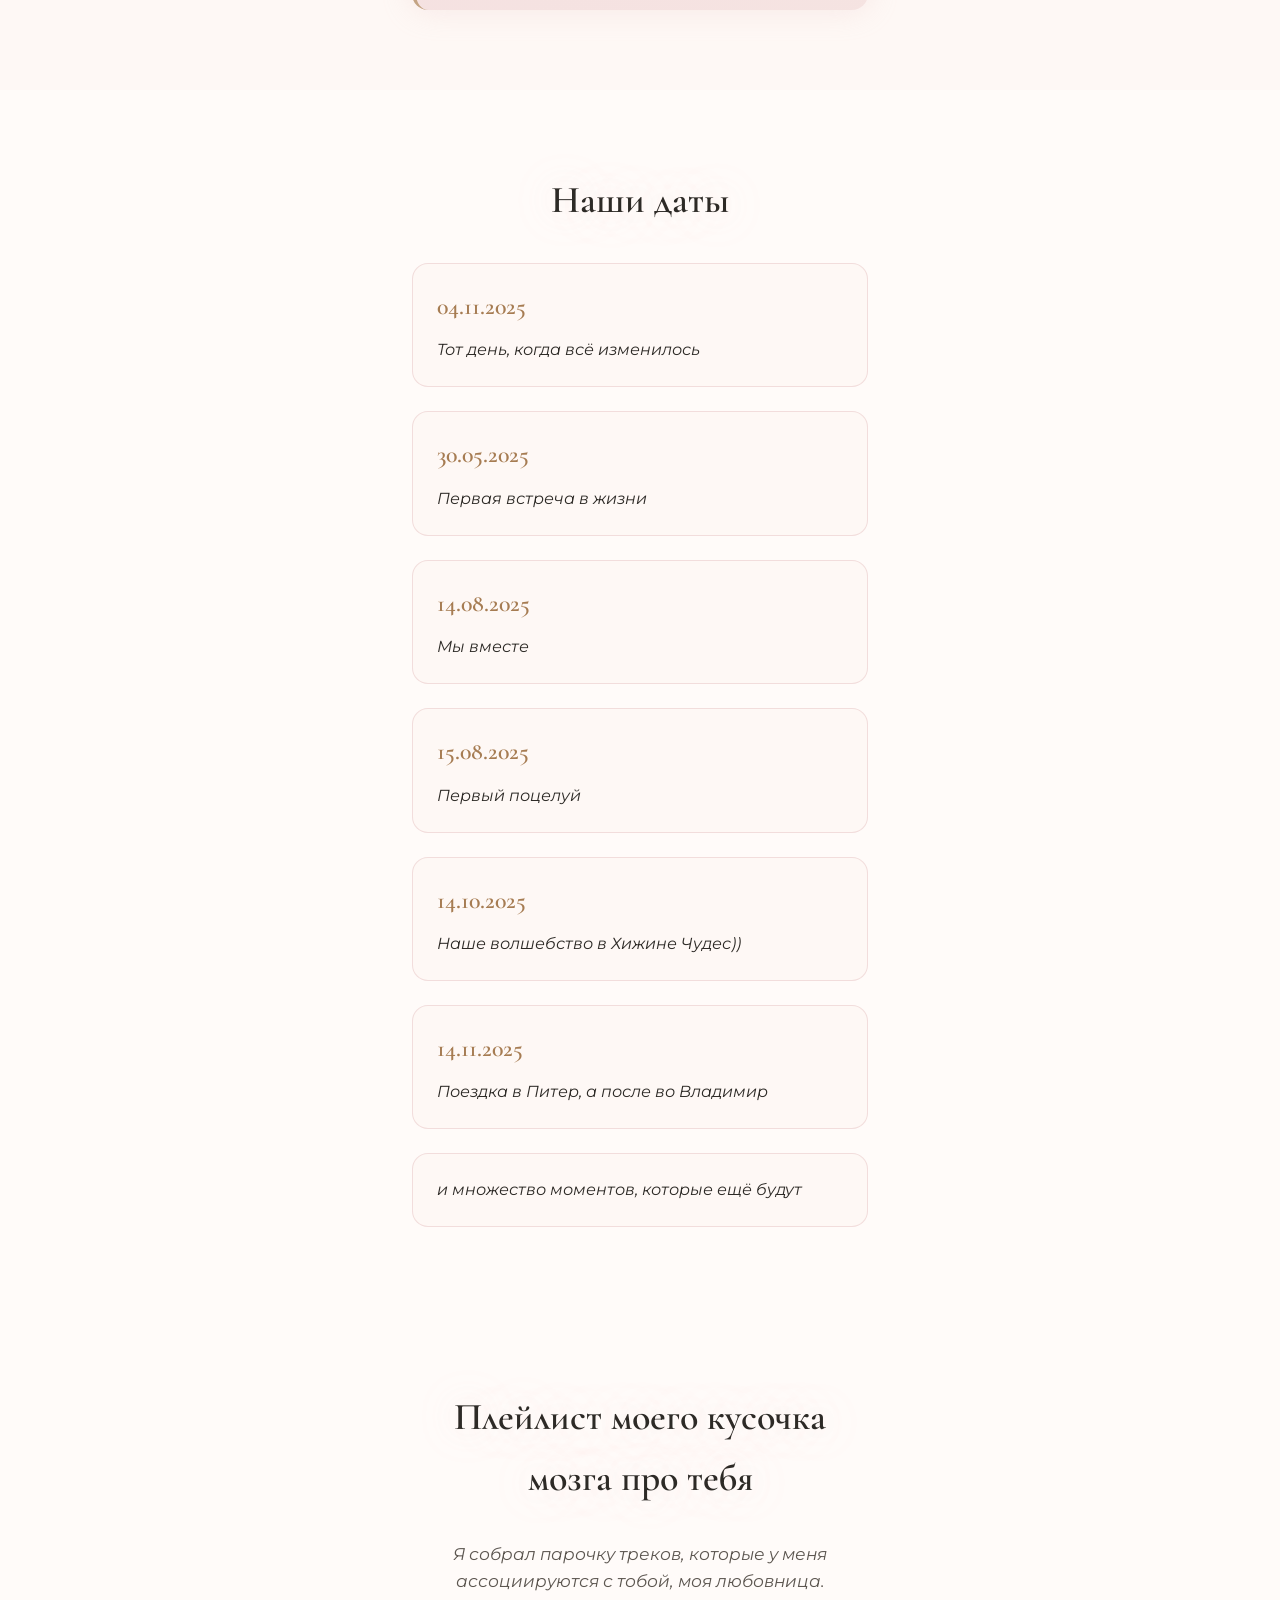
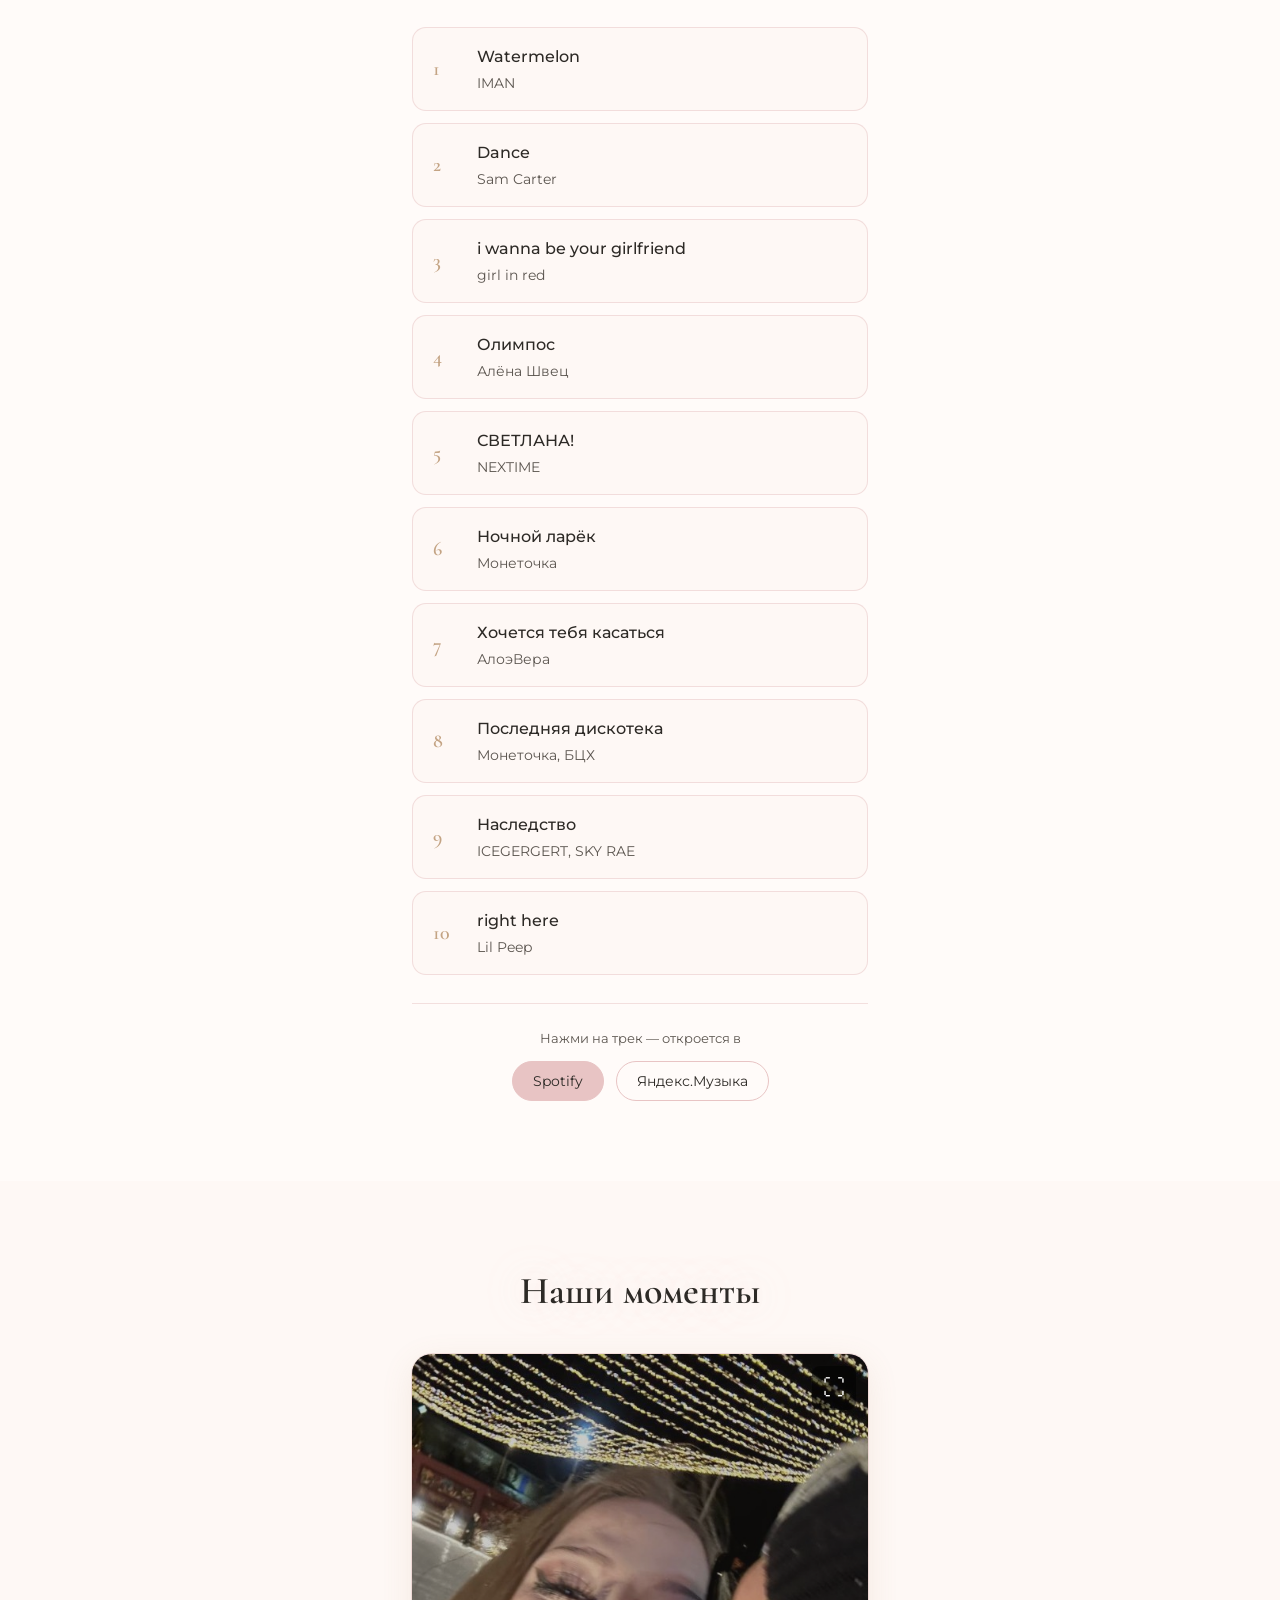
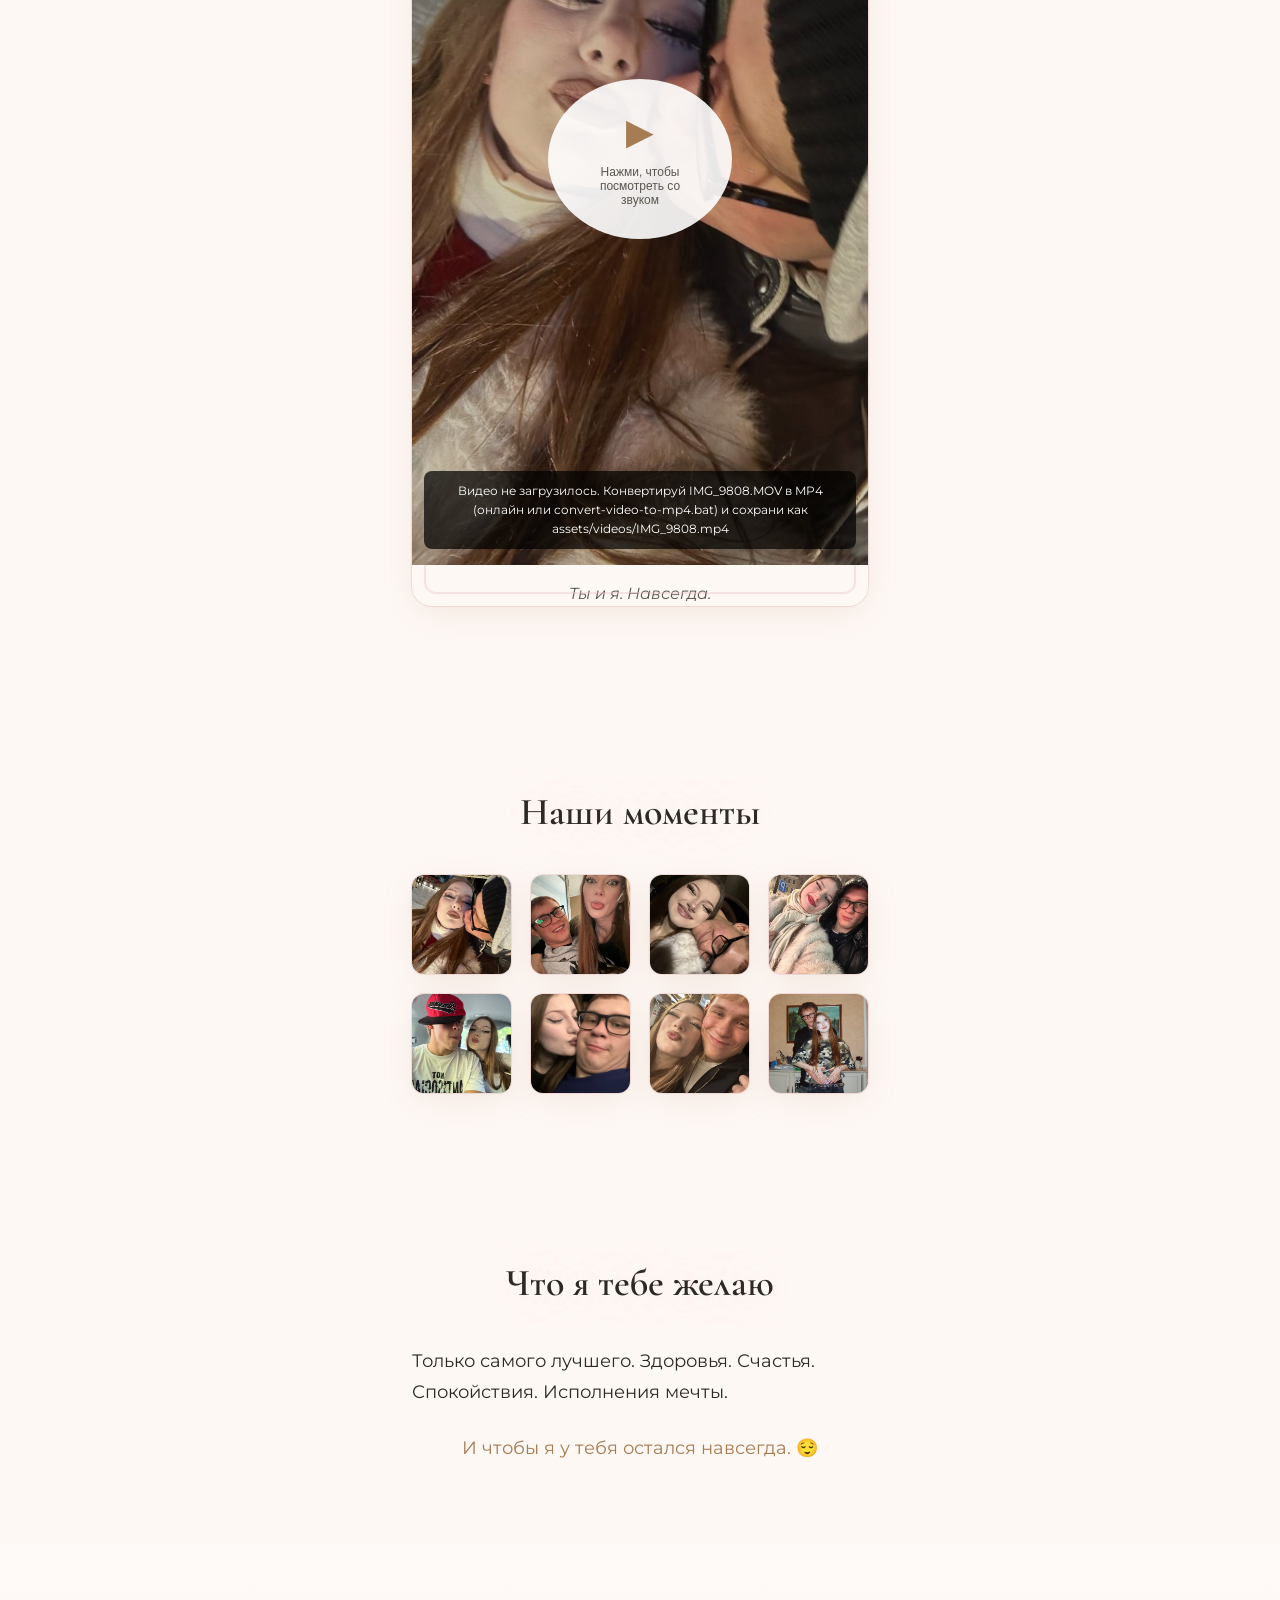
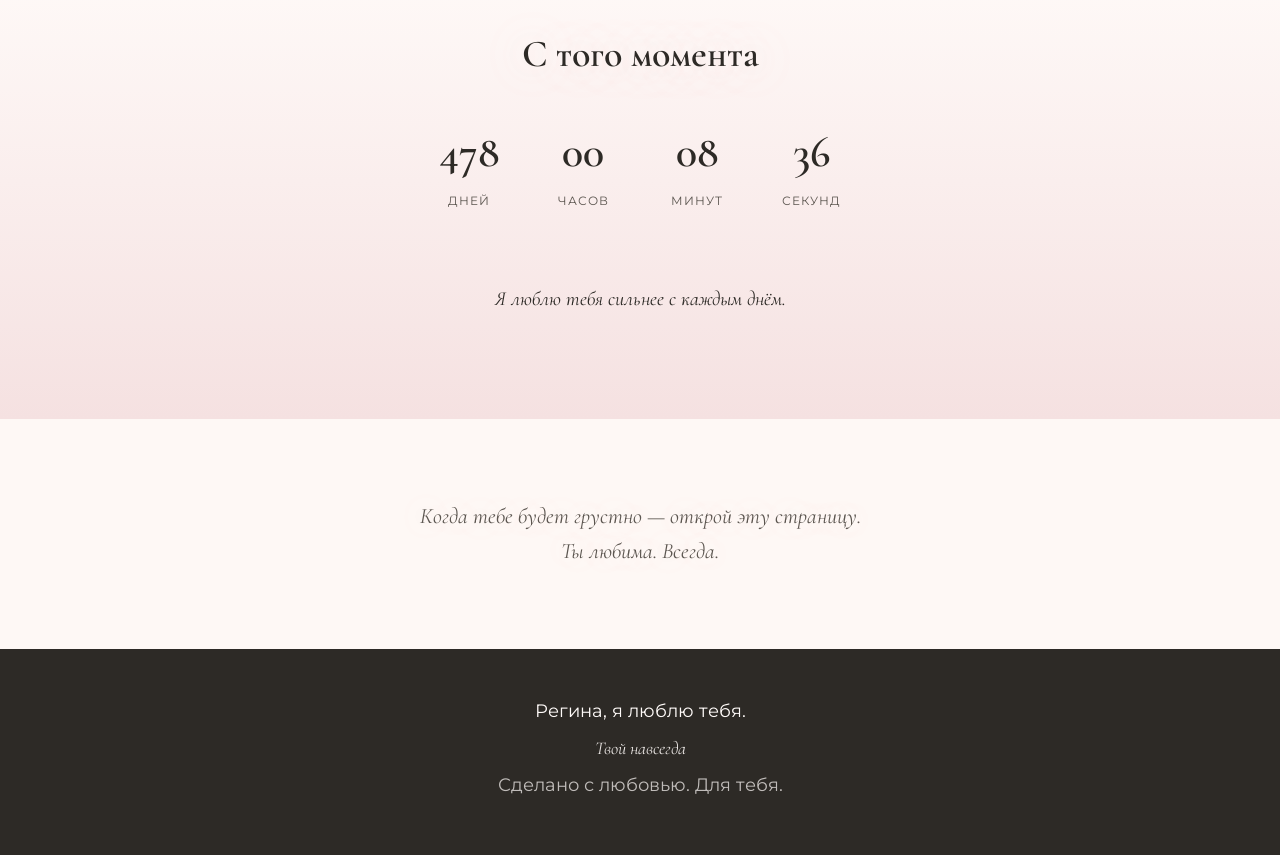
==== commit 12667453: "Add files via upload" ====
--- a/regina/index.html
+++ b/regina/index.html
@@ -4,6 +4,8 @@
   <meta charset="UTF-8">
   <meta name="viewport" content="width=device-width, initial-scale=1.0">
   <title>Регина — для тебя</title>
+  <link rel="icon" href="assets/favicon.png" type="image/png">
+  <link rel="apple-touch-icon" href="assets/favicon.png">
   <link rel="stylesheet" href="styles.css">
   <link rel="preconnect" href="https://fonts.googleapis.com">
   <link rel="preconnect" href="https://fonts.gstatic.com" crossorigin>
